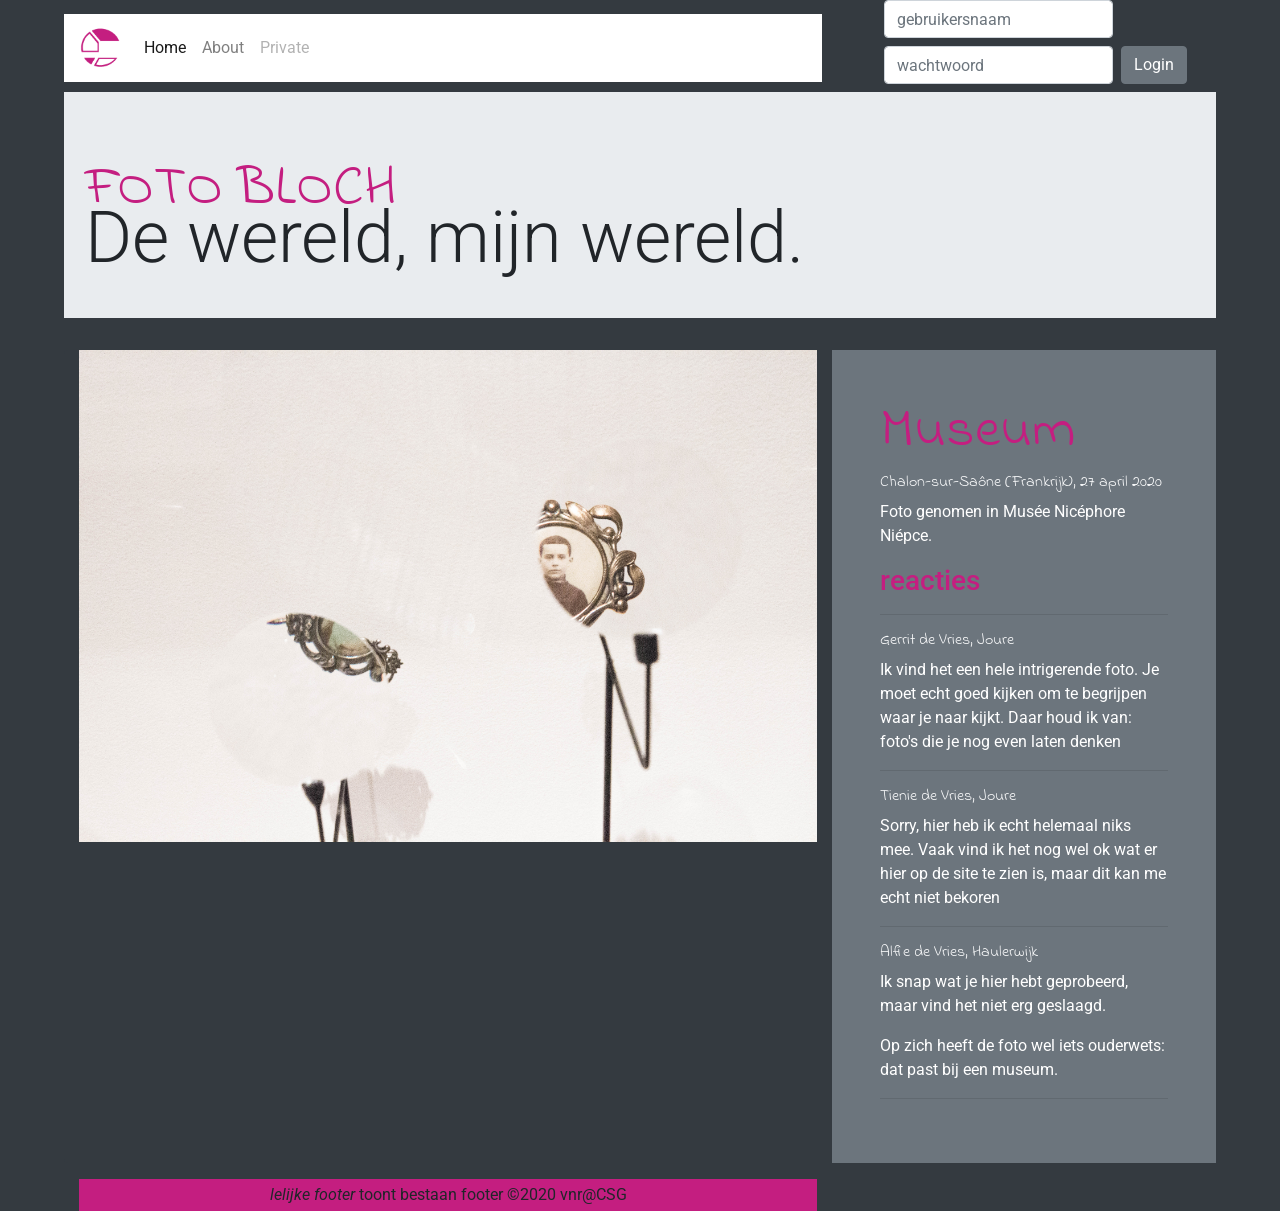
==== public/mijnProject/html/index.html @ bc066cfa "eerste versie project" ====
<!-- 
    Site gemaakt met Bootstrap: https://getbootstrap.com/docs/4.4/getting-started/introduction/
    In dit ontwerp is geen rekening gehouden met andere devices (responsive)
-->

<!doctype html>
<html lang="nl">
    <head>
        <meta charset="utf-8">
        <meta name="viewport" content="width=device-width, initial-scale=1, shrink-to-fit=no">
        <meta name="author" content="VNR@csg">
        <!-- bootstrap externe link; gedownloade versie werkt hier sneller
        <link rel="stylesheet" href="https://stackpath.bootstrapcdn.com/bootstrap/4.4.1/css/bootstrap.min.css" integrity="sha384-Vkoo8x4CGsO3+Hhxv8T/Q5PaXtkKtu6ug5TOeNV6gBiFeWPGFN9MuhOf23Q9Ifjh" crossorigin="anonymous">
        -->
        <link rel="stylesheet" href="bootstrap441.min.css"> <!-- algemene bootstrap style-sheet -->
        <!--
            semantische html-elementen:     https://www.w3schools.com/html/html5_new_elements.asp
                                            https://www.w3schools.com/html/html5_semantic_elements.asp

            bootstrap-bronnen:
            overzicht "class-toevoegingen"  https://www.w3schools.com/bootstrap4/bootstrap_utilities.asp
            overzicht "grid-layouts / 12"   https://www.w3schools.com/bootstrap4/bootstrap_grid_basic.asp
            overzicht "kleur-instellingen"  https://www.w3schools.com/bootstrap4/bootstrap_colors.asp
            overzicht "typografie / tekst"  https://www.w3schools.com/bootstrap4/bootstrap_typography.asp
        -->
        <link rel="stylesheet" href="design.css"> <!-- eigen aanpassingen en aanvullingen -->
        <title>HTML ontwerp</title>
    </head>
<body>

    <header>
        <div class="row flex-nowrap justify-content-between align-items-center">
            <div class="col-8 pt-1 text-center">
                <nav class="navbar navbar-expand-sm bg-white navbar-light">
                    <a class="navbar-brand" href="#">
                    <img src="logo.png" alt="Logo" style="width:40px;">
                    </a>
                    <ul class="navbar-nav">
                        <li class="nav-item active">
                            <a class="nav-link" href="#">Home</a>
                        </li>
                        <li class="nav-item">
                            <a class="nav-link" href="#">About</a>
                        </li>
                        <li class="nav-item">
                            <a class="nav-link disabled" href="#">Private</a>
                        </li>
                    </ul>
                </nav>
            </div>

            <div class="col-4 d-flex justify-content-end align-items-center">
                <form class="form-inline" action="#">
                    <input type="email" class="form-control mb-2 mr-sm-2" placeholder="gebruikersnaam" id="user">
                    <input type="password" class="form-control mb-2 mr-sm-2" placeholder="wachtwoord" id="pwd">
                    <button type="submit" class="btn btn-secondary mb-2">Login</button>
                </form>
            </div>
        </div>

        <div class="jumbotron jumbotron-fluid">
            <div class="container">
                <h1 class="display-4">FOTO BLOCH</h1>
                <h2 class="display-3">De wereld, mijn wereld.</h2>
            </div>
        </div>
    </header>

    <div class="container-fluid text-white rounded bg-dark">
        <div class="row">
            <div class="col-md-8 align-items-center">
                <img src="foto.jpg" class="img-fluid">              
            </div>
            <section class="col-md-4 p-5 align-items-center bg-secondary">
                <h1 class="display-4">Museum</h1>
                <h6>Chalon-sur-Sa&ocirc;ne (Frankrijk), 27 april 2020</h6>
                <p>Foto genomen in Mus&eacute;e Nic&eacute;phore Ni&eacute;pce.</p>
                <h3>reacties</h3>
                <hr>

                <article>
                    <h6>Gerrit de Vries, Joure</h6>
                    <p>Ik vind het een hele intrigerende foto. Je moet echt goed kijken
                       om te begrijpen waar je naar kijkt. Daar houd ik van: foto's die
                       je nog even laten denken</p>
                    <hr>                    
                </article>

                <article>
                    <h6>Tienie de Vries, Joure</h6>
                    <p>Sorry, hier heb ik echt helemaal niks mee. Vaak vind ik het nog
                    wel ok wat er hier op de site te zien is, maar dit kan me echt niet bekoren</p>
                    <hr>                    
                </article>
                
                <article>
                    <h6>Alfie de Vries, Haulerwijk</h6>
                    <p>Ik snap wat je hier hebt geprobeerd, maar vind het niet erg geslaagd.</p>
                    <p>Op zich heeft de foto wel iets ouderwets: dat past bij een museum.<p>
                    <hr>                    
                </article>                               
            </section>             
        </div> 
    </div>

    <footer class="col-8">
        <div class="footer-copyright text-center my-3 py-1 bg-roze navbar-light">
            <em>lelijke footer</em> toont bestaan footer ©2020 vnr@CSG</a>
        </div>
    </footer>

    <!-- Optional JavaScript -->
    <!-- jQuery first, then Popper.js, then Bootstrap JS -->
    <script src="https://code.jquery.com/jquery-3.4.1.slim.min.js" integrity="sha384-J6qa4849blE2+poT4WnyKhv5vZF5SrPo0iEjwBvKU7imGFAV0wwj1yYfoRSJoZ+n" crossorigin="anonymous"></script>
    <script src="https://cdn.jsdelivr.net/npm/popper.js@1.16.0/dist/umd/popper.min.js" integrity="sha384-Q6E9RHvbIyZFJoft+2mJbHaEWldlvI9IOYy5n3zV9zzTtmI3UksdQRVvoxMfooAo" crossorigin="anonymous"></script>
    <script src="https://stackpath.bootstrapcdn.com/bootstrap/4.4.1/js/bootstrap.min.js" integrity="sha384-wfSDF2E50Y2D1uUdj0O3uMBJnjuUD4Ih7YwaYd1iqfktj0Uod8GCExl3Og8ifwB6" crossorigin="anonymous"></script>
    <!-- Nu ff niet? -->
</body>
</html>
---- public/mijnProject/html/design.css ----
/* Google Fonts */
@import url('https://fonts.googleapis.com/css?family=Raleway:400,600,700|Roboto:400,700|Indie+Flower');

/* Overrulen van standaard-bootstrapinstellingen; je kunt hier ook eigen variabelen maken */
:root {
    --primary:#007bff;
    --secondary:#6c757d;
    --success:#28a745;
    --info:#17a2b8;
    --warning:#ffc107;
    --danger:#dc3545;
    --light:#f8f9fa;
    --dark:#343a40;

    --roze: #c41e80;
}

html,body {
    height: 100%;
}

body {
    margin: 0;
}

/*
    overzicht van nieuwe semantische html5-elementen
    semantisch wil zeggen dat de naam iets zegt over de content (i.t.t. b.v. div)
    oude browsers nemen display: block niet standaard over
    volledige lijst @ https://www.w3schools.com/html/html5_new_elements.asp
*/

header, section, footer, aside, nav, main, article, figure {
    display: block;
}

/*
    en nu na de standaard-aanpassingen de rest van de css
*/

body {
    margin-left: 5%;
    margin-right: 5%;
    background-color: var(--dark);
}

.footer-copyright {
    background-color: var(--roze);
}

h1 {
    font-family: 'Indie Flower', sans;
    color: var(--roze);
}

h3 {
    color: var(--roze);
}

h4 {
    color: var(--roze);
}

h6 {
    font-family: 'Indie Flower', serif;
    color: var(--light);
}

input {
    margin-left: 2em;
}

.jumbotron h2 {
    line-height: 0.2;
}
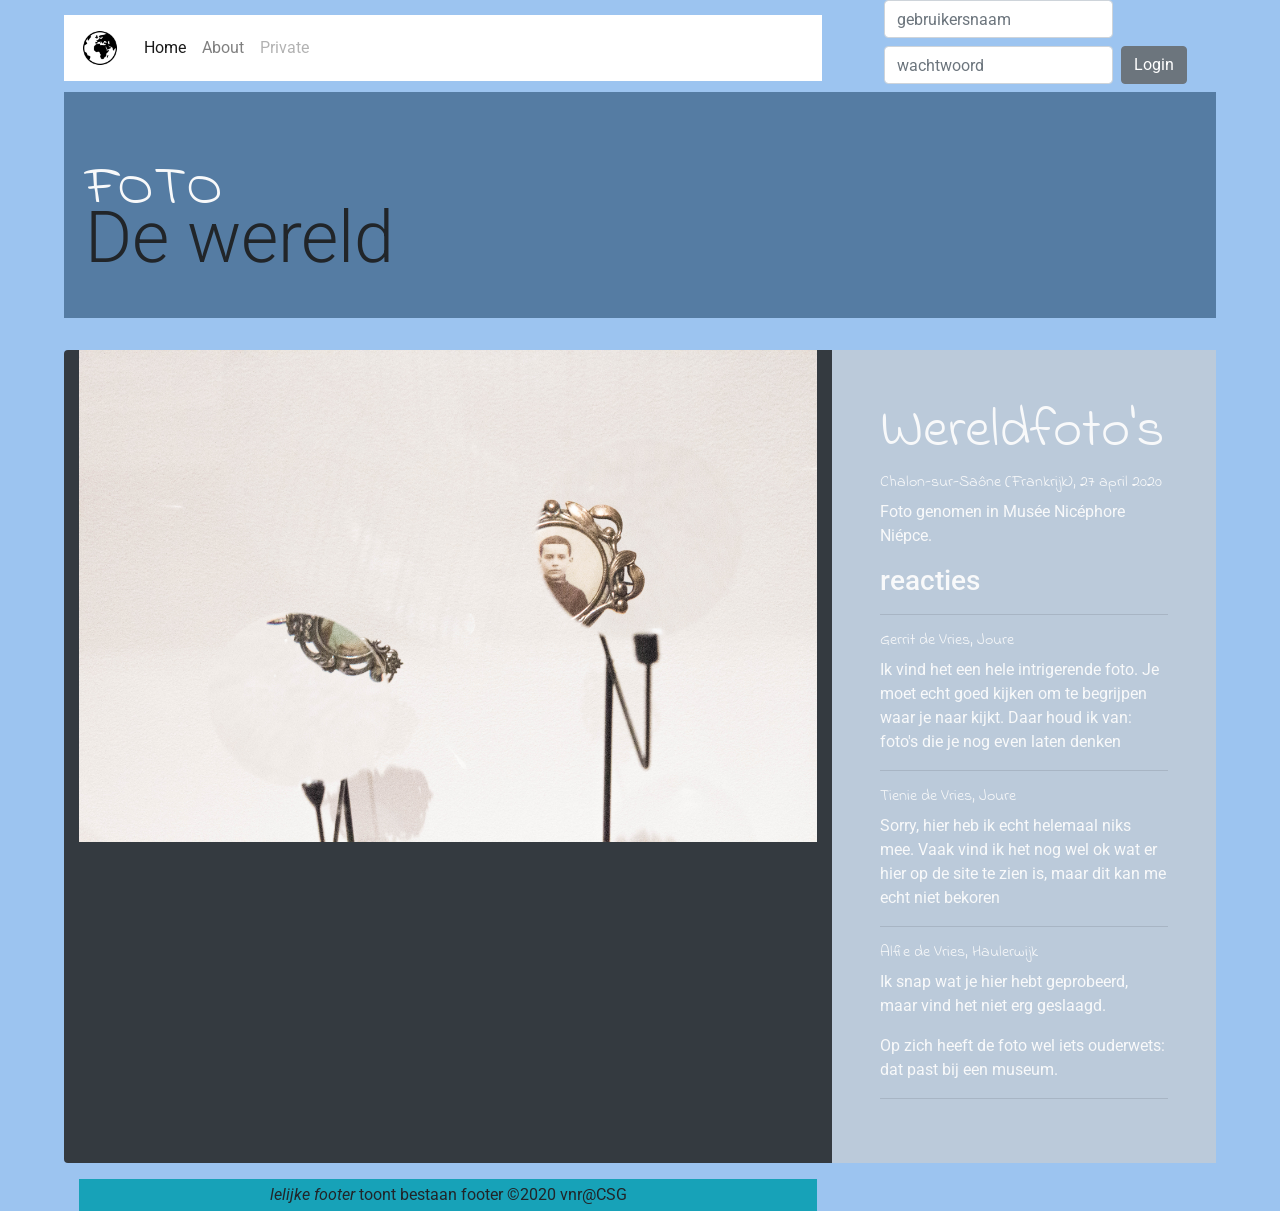
==== commit de4417ad: "save" ====
--- a/public/mijnProject/html/index.html
+++ b/public/mijnProject/html/index.html
@@ -60,19 +60,19 @@
 
         <div class="jumbotron jumbotron-fluid">
             <div class="container">
-                <h1 class="display-4">FOTO BLOCH</h1>
-                <h2 class="display-3">De wereld, mijn wereld.</h2>
+                <h1 class="display-4">FOTO </h1>
+                <h2 class="display-3">De wereld</h2>
             </div>
         </div>
     </header>
 
-    <div class="container-fluid text-white rounded bg-dark">
+    <div class="container-fluid text-light rounded bg-dark">
         <div class="row">
             <div class="col-md-8 align-items-center">
                 <img src="foto.jpg" class="img-fluid">              
             </div>
-            <section class="col-md-4 p-5 align-items-center bg-secondary">
-                <h1 class="display-4">Museum</h1>
+            <section class="col-md-4 p-5 align-items-center bg-lightgrey">
+                <h1 class="display-4">Wereldfoto's </h1>
                 <h6>Chalon-sur-Sa&ocirc;ne (Frankrijk), 27 april 2020</h6>
                 <p>Foto genomen in Mus&eacute;e Nic&eacute;phore Ni&eacute;pce.</p>
                 <h3>reacties</h3>
@@ -104,7 +104,7 @@
     </div>
 
     <footer class="col-8">
-        <div class="footer-copyright text-center my-3 py-1 bg-roze navbar-light">
+        <div class="footer-copyright text-center my-3 py-1 bg-info navbar-light">
             <em>lelijke footer</em> toont bestaan footer ©2020 vnr@CSG</a>
         </div>
     </footer>
--- a/public/mijnProject/html/design.css
+++ b/public/mijnProject/html/design.css
@@ -3,14 +3,16 @@
 
 /* Overrulen van standaard-bootstrapinstellingen; je kunt hier ook eigen variabelen maken */
 :root {
-    --primary:#007bff;
-    --secondary:#6c757d;
+    --primary:#9cc4f0;
+    --secondary:#95bbdd;
     --success:#28a745;
-    --info:#17a2b8;
+    --info:#89cdd8;
     --warning:#ffc107;
     --danger:#dc3545;
     --light:#f8f9fa;
-    --dark:#343a40;
+    --dark:#0059b3;
+    --middle: #b3d7ff; 
+    --grey: #c9c9c9;
 
     --roze: #c41e80;
 }
@@ -41,24 +43,24 @@
 body {
     margin-left: 5%;
     margin-right: 5%;
-    background-color: var(--dark);
+    background-color: var(--primary);
 }
 
 .footer-copyright {
-    background-color: var(--roze);
+    background-color: var(--info);
 }
 
 h1 {
     font-family: 'Indie Flower', sans;
-    color: var(--roze);
+    color: var(--light);
 }
 
 h3 {
-    color: var(--roze);
+    color: var(--light);
 }
 
 h4 {
-    color: var(--roze);
+    color: var(--light);
 }
 
 h6 {
@@ -72,4 +74,13 @@
 
 .jumbotron h2 {
     line-height: 0.2;
+}
+
+
+.jumbotron {
+    background-color: #557ca3;
+}
+
+.bg-lightgrey {
+    background-color: #bbcada;
 }
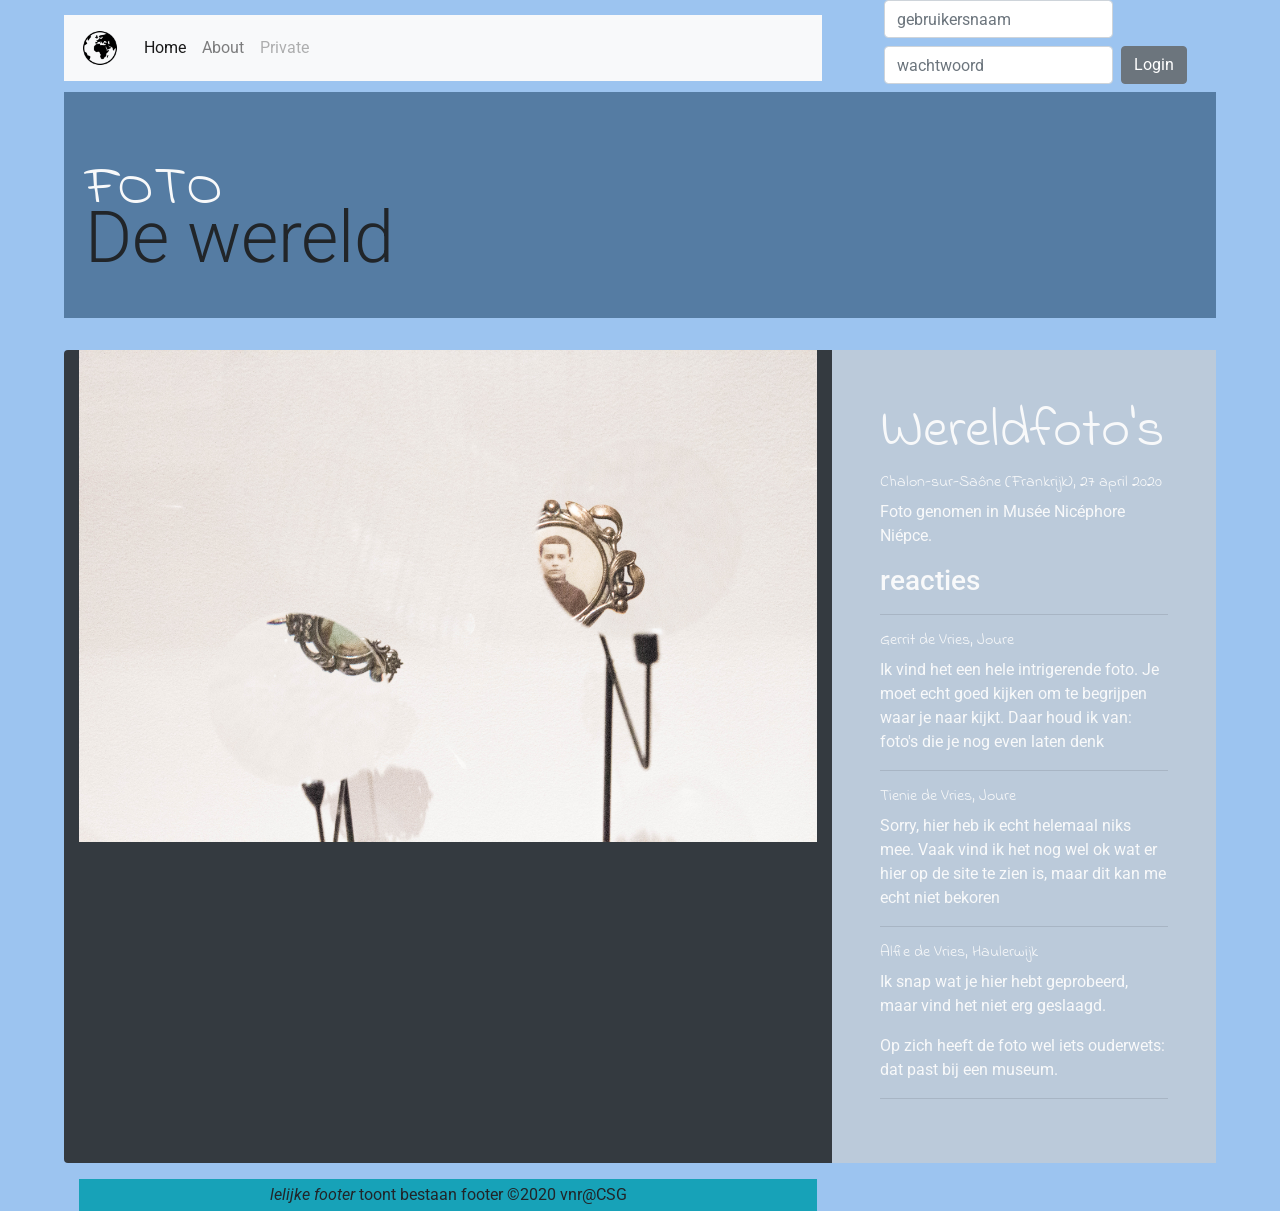
==== commit cac23815: "opgeslagen" ====
--- a/public/mijnProject/html/index.html
+++ b/public/mijnProject/html/index.html
@@ -31,7 +31,7 @@
     <header>
         <div class="row flex-nowrap justify-content-between align-items-center">
             <div class="col-8 pt-1 text-center">
-                <nav class="navbar navbar-expand-sm bg-white navbar-light">
+                <nav class="navbar navbar-expand-sm bg-light navbar-light">
                     <a class="navbar-brand" href="#">
                     <img src="logo.png" alt="Logo" style="width:40px;">
                     </a>
@@ -82,7 +82,7 @@
                     <h6>Gerrit de Vries, Joure</h6>
                     <p>Ik vind het een hele intrigerende foto. Je moet echt goed kijken
                        om te begrijpen waar je naar kijkt. Daar houd ik van: foto's die
-                       je nog even laten denken</p>
+                       je nog even laten denk</p>
                     <hr>                    
                 </article>
 
--- a/public/mijnProject/html/design.css
+++ b/public/mijnProject/html/design.css
@@ -13,6 +13,8 @@
     --dark:#0059b3;
     --middle: #b3d7ff; 
     --grey: #c9c9c9;
+    --hello:   #bbcada;
+
 
     --roze: #c41e80;
 }
@@ -64,7 +66,7 @@
 }
 
 h6 {
-    font-family: 'Indie Flower', serif;
+    font-family: 'Indie Flower', sans;
     color: var(--light);
 }
 
